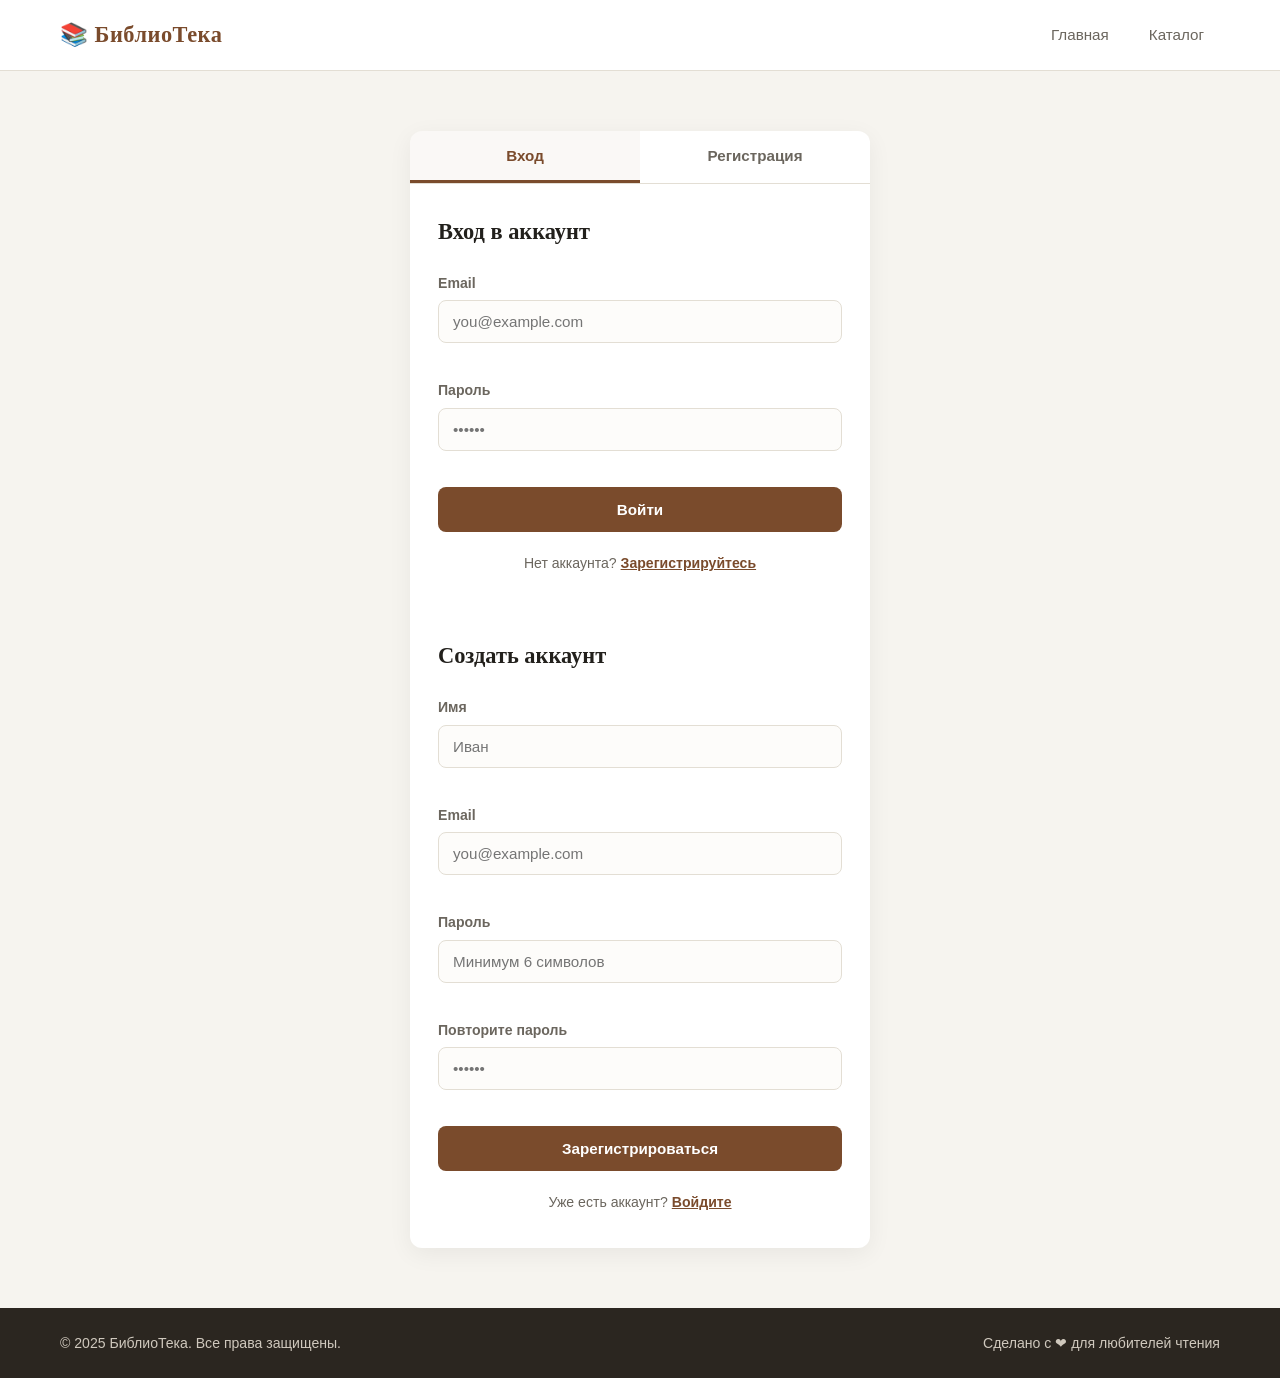
==== auth.html @ 9fd1786e "Импорт с ИИ" ====
<!DOCTYPE html>
<html lang="ru">
<head>
  <meta charset="UTF-8">
  <meta name="viewport" content="width=device-width, initial-scale=1.0">
  <title>Онлайн-библиотека — Вход</title>
  <link rel="stylesheet" href="css/style.css">
</head>
<body>
  <header class="header">
    <div class="container header__inner">
      <a href="index.html" class="logo">📚 БиблиоТека</a>
      <nav class="nav">
        <a href="index.html" class="nav__link">Главная</a>
        <a href="catalog.html" class="nav__link">Каталог</a>
      </nav>
      <button class="burger" id="burger" aria-label="Меню">
        <span></span><span></span><span></span>
      </button>
    </div>
  </header>

  <main>
    <section class="section auth-section">
      <div class="container">
        <div class="auth-card">
          <div class="auth-tabs">
            <button class="auth-tab auth-tab--active" data-tab="login">Вход</button>
            <button class="auth-tab" data-tab="register">Регистрация</button>
          </div>

          <!-- Вход -->
          <form class="form" id="loginForm" novalidate>
            <h2 class="form__title">Вход в аккаунт</h2>

            <label class="form__field">
              <span>Email</span>
              <input type="email" name="email" placeholder="you@example.com" required>
              <small class="form__error"></small>
            </label>

            <label class="form__field">
              <span>Пароль</span>
              <input type="password" name="password" placeholder="••••••" required minlength="6">
              <small class="form__error"></small>
            </label>

            <button type="submit" class="btn btn--primary btn--full">Войти</button>
            <p class="form__hint">Нет аккаунта? <a href="#" data-switch="register">Зарегистрируйтесь</a></p>
          </form>

          <!-- Регистрация -->
          <form class="form" id="registerForm" novalidate hidden>
            <h2 class="form__title">Создать аккаунт</h2>

            <label class="form__field">
              <span>Имя</span>
              <input type="text" name="name" placeholder="Иван" required minlength="2">
              <small class="form__error"></small>
            </label>

            <label class="form__field">
              <span>Email</span>
              <input type="email" name="email" placeholder="you@example.com" required>
              <small class="form__error"></small>
            </label>

            <label class="form__field">
              <span>Пароль</span>
              <input type="password" name="password" placeholder="Минимум 6 символов" required minlength="6">
              <small class="form__error"></small>
            </label>

            <label class="form__field">
              <span>Повторите пароль</span>
              <input type="password" name="confirm" placeholder="••••••" required minlength="6">
              <small class="form__error"></small>
            </label>

            <button type="submit" class="btn btn--primary btn--full">Зарегистрироваться</button>
            <p class="form__hint">Уже есть аккаунт? <a href="#" data-switch="login">Войдите</a></p>
          </form>
        </div>
      </div>
    </section>
  </main>

  <footer class="footer">
    <div class="container footer__inner">
      <p>© 2025 БиблиоТека. Все права защищены.</p>
      <p>Сделано с ❤ для любителей чтения</p>
    </div>
  </footer>

  <script src="js/script.js"></script>
</body>
</html>
---- css/style.css ----
/* ===== Сброс и переменные ===== */
*,
*::before,
*::after {
  box-sizing: border-box;
  margin: 0;
  padding: 0;
}

:root {
  --color-bg: #f6f4ef;
  --color-surface: #ffffff;
  --color-text: #22201c;
  --color-muted: #6b665e;
  --color-primary: #7a4b2c;
  --color-primary-dark: #5e381f;
  --color-accent: #c79a5b;
  --color-border: #e3ded4;
  --color-error: #c0392b;
  --color-success: #2e7d32;
  --radius: 12px;
  --radius-sm: 8px;
  --shadow: 0 6px 24px rgba(0, 0, 0, 0.06);
  --shadow-hover: 0 12px 32px rgba(0, 0, 0, 0.12);
  --transition: 0.25s ease;
}

html {
  scroll-behavior: smooth;
}

body {
  font-family: 'Georgia', 'Times New Roman', serif;
  background: var(--color-bg);
  color: var(--color-text);
  line-height: 1.6;
  min-height: 100vh;
  display: flex;
  flex-direction: column;
}

main {
  flex: 1;
}

img {
  max-width: 100%;
  display: block;
}

a {
  color: inherit;
  text-decoration: none;
}

button {
  font-family: inherit;
  cursor: pointer;
  border: none;
  background: none;
}

.container {
  width: 100%;
  max-width: 1200px;
  margin: 0 auto;
  padding: 0 20px;
}

/* ===== Шапка ===== */
.header {
  background: var(--color-surface);
  border-bottom: 1px solid var(--color-border);
  position: sticky;
  top: 0;
  z-index: 100;
}

.header__inner {
  display: flex;
  align-items: center;
  justify-content: space-between;
  height: 70px;
  gap: 20px;
}

.logo {
  font-size: 1.4rem;
  font-weight: 700;
  color: var(--color-primary);
  letter-spacing: 0.5px;
}

.nav {
  display: flex;
  align-items: center;
  gap: 8px;
}

.nav__link {
  padding: 8px 16px;
  border-radius: var(--radius-sm);
  font-family: 'Segoe UI', Tahoma, sans-serif;
  font-size: 0.95rem;
  color: var(--color-muted);
  transition: var(--transition);
}

.nav__link:hover {
  color: var(--color-primary);
  background: rgba(122, 75, 44, 0.06);
}

.nav__link--active {
  color: var(--color-primary);
  font-weight: 600;
}

.nav__link--btn {
  background: var(--color-primary);
  color: #fff;
  font-weight: 600;
}

.nav__link--btn:hover {
  background: var(--color-primary-dark);
  color: #fff;
}

/* Бургер */
.burger {
  display: none;
  flex-direction: column;
  gap: 5px;
  padding: 8px;
}

.burger span {
  display: block;
  width: 24px;
  height: 2px;
  background: var(--color-text);
  border-radius: 2px;
  transition: var(--transition);
}

/* ===== Hero ===== */
.hero {
  padding: 70px 0 60px;
  background: linear-gradient(135deg, #f6f4ef 0%, #efe9df 100%);
}

.hero__inner {
  display: grid;
  grid-template-columns: 1.2fr 1fr;
  gap: 40px;
  align-items: center;
}

.hero__title {
  font-size: clamp(2rem, 4vw, 3rem);
  line-height: 1.15;
  margin-bottom: 16px;
  color: var(--color-text);
}

.hero__subtitle {
  font-size: 1.1rem;
  color: var(--color-muted);
  margin-bottom: 28px;
  max-width: 520px;
}

.hero__actions {
  display: flex;
  gap: 14px;
  flex-wrap: wrap;
}

/* Кнопки */
.btn {
  display: inline-flex;
  align-items: center;
  justify-content: center;
  padding: 12px 26px;
  border-radius: var(--radius-sm);
  font-family: 'Segoe UI', Tahoma, sans-serif;
  font-size: 0.95rem;
  font-weight: 600;
  transition: var(--transition);
  border: 2px solid transparent;
}

.btn--primary {
  background: var(--color-primary);
  color: #fff;
}

.btn--primary:hover {
  background: var(--color-primary-dark);
  transform: translateY(-2px);
  box-shadow: var(--shadow-hover);
}

.btn--ghost {
  border-color: var(--color-primary);
  color: var(--color-primary);
  background: transparent;
}

.btn--ghost:hover {
  background: var(--color-primary);
  color: #fff;
}

.btn--full {
  width: 100%;
}

/* Книжная полка (CSS-иллюстрация) */
.hero__image {
  display: flex;
  justify-content: center;
  align-items: center;
  min-height: 260px;
}

.book-stack {
  position: relative;
  width: 260px;
  height: 240px;
}

.book {
  position: absolute;
  left: 50%;
  transform: translateX(-50%);
  border-radius: 6px;
  box-shadow: 0 10px 20px rgba(0, 0, 0, 0.15);
  transition: var(--transition);
}

.book--1 { bottom: 0;   width: 200px; height: 34px; background: #7a4b2c; }
.book--2 { bottom: 36px; width: 180px; height: 34px; background: #c79a5b; }
.book--3 { bottom: 72px; width: 210px; height: 34px; background: #8a5a3b; }
.book--4 { bottom: 108px; width: 160px; height: 34px; background: #a0764e; }

.book-stack:hover .book { transform: translateX(-50%) translateY(-6px); }
.book-stack:hover .book--2 { transform: translateX(-50%) translateY(-10px); }
.book-stack:hover .book--3 { transform: translateX(-50%) translateY(-14px); }
.book-stack:hover .book--4 { transform: translateX(-50%) translateY(-18px); }

/* ===== Статистика ===== */
.stats {
  background: var(--color-primary);
  color: #fff;
  padding: 40px 0;
}

.stats__grid {
  display: grid;
  grid-template-columns: repeat(3, 1fr);
  gap: 20px;
  text-align: center;
}

.stat__num {
  font-size: 2.4rem;
  font-weight: 700;
  color: var(--color-accent);
}

.stat__label {
  font-family: 'Segoe UI', Tahoma, sans-serif;
  font-size: 0.95rem;
  opacity: 0.9;
}

/* ===== Секции ===== */
.section {
  padding: 60px 0;
}

.section__title {
  font-size: 1.9rem;
  margin-bottom: 32px;
  color: var(--color-text);
  position: relative;
  display: inline-block;
}

.section__title::after {
  content: '';
  display: block;
  width: 60px;
  height: 3px;
  background: var(--color-accent);
  margin-top: 10px;
  border-radius: 2px;
}

/* ===== Карточки книг ===== */
.cards {
  display: grid;
  grid-template-columns: repeat(auto-fill, minmax(220px, 1fr));
  gap: 24px;
}

.card {
  background: var(--color-surface);
  border-radius: var(--radius);
  overflow: hidden;
  box-shadow: var(--shadow);
  transition: var(--transition);
  display: flex;
  flex-direction: column;
}

.card:hover {
  transform: translateY(-6px);
  box-shadow: var(--shadow-hover);
}

.card__cover {
  height: 180px;
  display: flex;
  align-items: center;
  justify-content: center;
  font-size: 3rem;
  color: #fff;
  font-weight: 700;
  letter-spacing: 2px;
}

.card__body {
  padding: 16px 18px 20px;
  display: flex;
  flex-direction: column;
  flex: 1;
}

.card__title {
  font-size: 1.05rem;
  margin-bottom: 6px;
  line-height: 1.3;
}

.card__author {
  font-family: 'Segoe UI', Tahoma, sans-serif;
  font-size: 0.88rem;
  color: var(--color-muted);
  margin-bottom: 10px;
}

.card__meta {
  display: flex;
  justify-content: space-between;
  font-family: 'Segoe UI', Tahoma, sans-serif;
  font-size: 0.8rem;
  color: var(--color-muted);
  margin-top: auto;
  padding-top: 10px;
  border-top: 1px dashed var(--color-border);
}

.card__genre {
  background: rgba(199, 154, 91, 0.18);
  color: var(--color-primary);
  padding: 2px 10px;
  border-radius: 20px;
  font-weight: 600;
}

/* ===== Фильтры ===== */
.filters {
  display: grid;
  grid-template-columns: 2fr 1fr 1fr;
  gap: 14px;
  margin-bottom: 32px;
}

.filters__search,
.filters__select {
  padding: 12px 16px;
  border: 1px solid var(--color-border);
  border-radius: var(--radius-sm);
  background: var(--color-surface);
  font-family: 'Segoe UI', Tahoma, sans-serif;
  font-size: 0.95rem;
  color: var(--color-text);
  transition: var(--transition);
  outline: none;
  width: 100%;
}

.filters__search:focus,
.filters__select:focus {
  border-color: var(--color-primary);
  box-shadow: 0 0 0 3px rgba(122, 75, 44, 0.12);
}

.empty {
  text-align: center;
  padding: 40px;
  color: var(--color-muted);
  font-size: 1.1rem;
}

/* ===== Форма (auth) ===== */
.auth-section {
  display: flex;
  justify-content: center;
}

.auth-card {
  max-width: 460px;
  margin: 0 auto;
  background: var(--color-surface);
  border-radius: var(--radius);
  box-shadow: var(--shadow);
  overflow: hidden;
}

.auth-tabs {
  display: flex;
  border-bottom: 1px solid var(--color-border);
}

.auth-tab {
  flex: 1;
  padding: 16px;
  font-family: 'Segoe UI', Tahoma, sans-serif;
  font-size: 0.95rem;
  font-weight: 600;
  color: var(--color-muted);
  transition: var(--transition);
  border-bottom: 3px solid transparent;
}

.auth-tab:hover {
  background: rgba(122, 75, 44, 0.04);
}

.auth-tab--active {
  color: var(--color-primary);
  border-bottom-color: var(--color-primary);
  background: rgba(122, 75, 44, 0.04);
}

.form {
  padding: 30px 28px 34px;
  display: flex;
  flex-direction: column;
  gap: 16px;
}

.form__title {
  font-size: 1.4rem;
  margin-bottom: 6px;
}

.form__field {
  display: flex;
  flex-direction: column;
  gap: 6px;
}

.form__field span {
  font-family: 'Segoe UI', Tahoma, sans-serif;
  font-size: 0.88rem;
  font-weight: 600;
  color: var(--color-muted);
}

.form__field input {
  padding: 12px 14px;
  border: 1px solid var(--color-border);
  border-radius: var(--radius-sm);
  font-family: 'Segoe UI', Tahoma, sans-serif;
  font-size: 0.95rem;
  outline: none;
  transition: var(--transition);
  background: #fdfcfa;
}

.form__field input:focus {
  border-color: var(--color-primary);
  box-shadow: 0 0 0 3px rgba(122, 75, 44, 0.12);
}

.form__field input.input--error {
  border-color: var(--color-error);
}

.form__error {
  font-family: 'Segoe UI', Tahoma, sans-serif;
  font-size: 0.8rem;
  color: var(--color-error);
  min-height: 14px;
}

.form__hint {
  font-family: 'Segoe UI', Tahoma, sans-serif;
  font-size: 0.88rem;
  color: var(--color-muted);
  text-align: center;
  margin-top: 4px;
}

.form__hint a {
  color: var(--color-primary);
  font-weight: 600;
  text-decoration: underline;
}

.form__success {
  font-family: 'Segoe UI', Tahoma, sans-serif;
  font-size: 0.9rem;
  color: var(--color-success);
  text-align: center;
  padding: 8px;
  background: rgba(46, 125, 50, 0.08);
  border-radius: var(--radius-sm);
}

/* ===== Подвал ===== */
.footer {
  background: #2b2620;
  color: #cfc8bd;
  padding: 24px 0;
  margin-top: auto;
}

.footer__inner {
  display: flex;
  justify-content: space-between;
  gap: 12px;
  flex-wrap: wrap;
  font-family: 'Segoe UI', Tahoma, sans-serif;
  font-size: 0.88rem;
}

/* ===== Адаптив ===== */
@media (max-width: 900px) {
  .hero__inner {
    grid-template-columns: 1fr;
    text-align: center;
  }

  .hero__subtitle {
    margin-left: auto;
    margin-right: auto;
  }

  .hero__actions {
    justify-content: center;
  }

  .filters {
    grid-template-columns: 1fr 1fr;
  }

  .filters__search {
    grid-column: 1 / -1;
  }
}

@media (max-width: 700px) {
  .nav {
    position: absolute;
    top: 70px;
    left: 0;
    right: 0;
    background: var(--color-surface);
    flex-direction: column;
    align-items: stretch;
    padding: 12px;
    gap: 4px;
    border-bottom: 1px solid var(--color-border);
    box-shadow: var(--shadow);
    transform: translateY(-120%);
    opacity: 0;
    pointer-events: none;
    transition: var(--transition);
  }

  .nav--open {
    transform: translateY(0);
    opacity: 1;
    pointer-events: auto;
  }

  .burger {
    display: flex;
  }

  .stats__grid {
    grid-template-columns: 1fr;
    gap: 24px;
  }

  .filters {
    grid-template-columns: 1fr;
  }

  .footer__inner {
    flex-direction: column;
    text-align: center;
  }
}
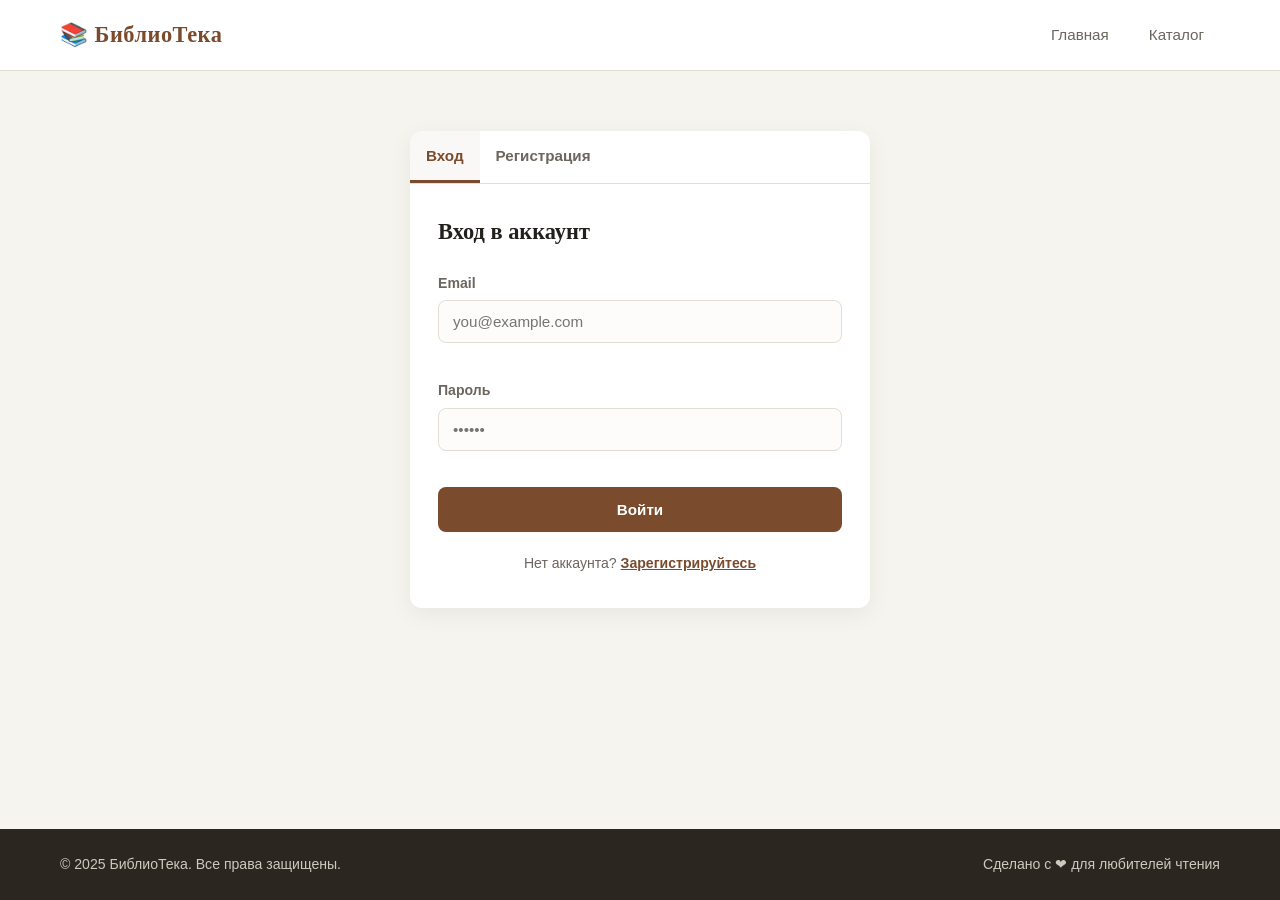
==== commit a56ce165: "Доработка входа" ====
--- a/auth.html
+++ b/auth.html
@@ -25,8 +25,8 @@
       <div class="container">
         <div class="auth-card">
           <div class="auth-tabs">
-            <button class="auth-tab auth-tab--active" data-tab="login">Вход</button>
-            <button class="auth-tab" data-tab="register">Регистрация</button>
+            <a href="auth.html"><button class="auth-tab auth-tab--active" data-tab="login">Вход</button></a>
+            <a href="reg.html"><button class="auth-tab" data-tab="register">Регистрация</button></a>
           </div>
 
           <!-- Вход -->
@@ -49,36 +49,6 @@
             <p class="form__hint">Нет аккаунта? <a href="#" data-switch="register">Зарегистрируйтесь</a></p>
           </form>
 
-          <!-- Регистрация -->
-          <form class="form" id="registerForm" novalidate hidden>
-            <h2 class="form__title">Создать аккаунт</h2>
-
-            <label class="form__field">
-              <span>Имя</span>
-              <input type="text" name="name" placeholder="Иван" required minlength="2">
-              <small class="form__error"></small>
-            </label>
-
-            <label class="form__field">
-              <span>Email</span>
-              <input type="email" name="email" placeholder="you@example.com" required>
-              <small class="form__error"></small>
-            </label>
-
-            <label class="form__field">
-              <span>Пароль</span>
-              <input type="password" name="password" placeholder="Минимум 6 символов" required minlength="6">
-              <small class="form__error"></small>
-            </label>
-
-            <label class="form__field">
-              <span>Повторите пароль</span>
-              <input type="password" name="confirm" placeholder="••••••" required minlength="6">
-              <small class="form__error"></small>
-            </label>
-
-            <button type="submit" class="btn btn--primary btn--full">Зарегистрироваться</button>
-            <p class="form__hint">Уже есть аккаунт? <a href="#" data-switch="login">Войдите</a></p>
           </form>
         </div>
       </div>
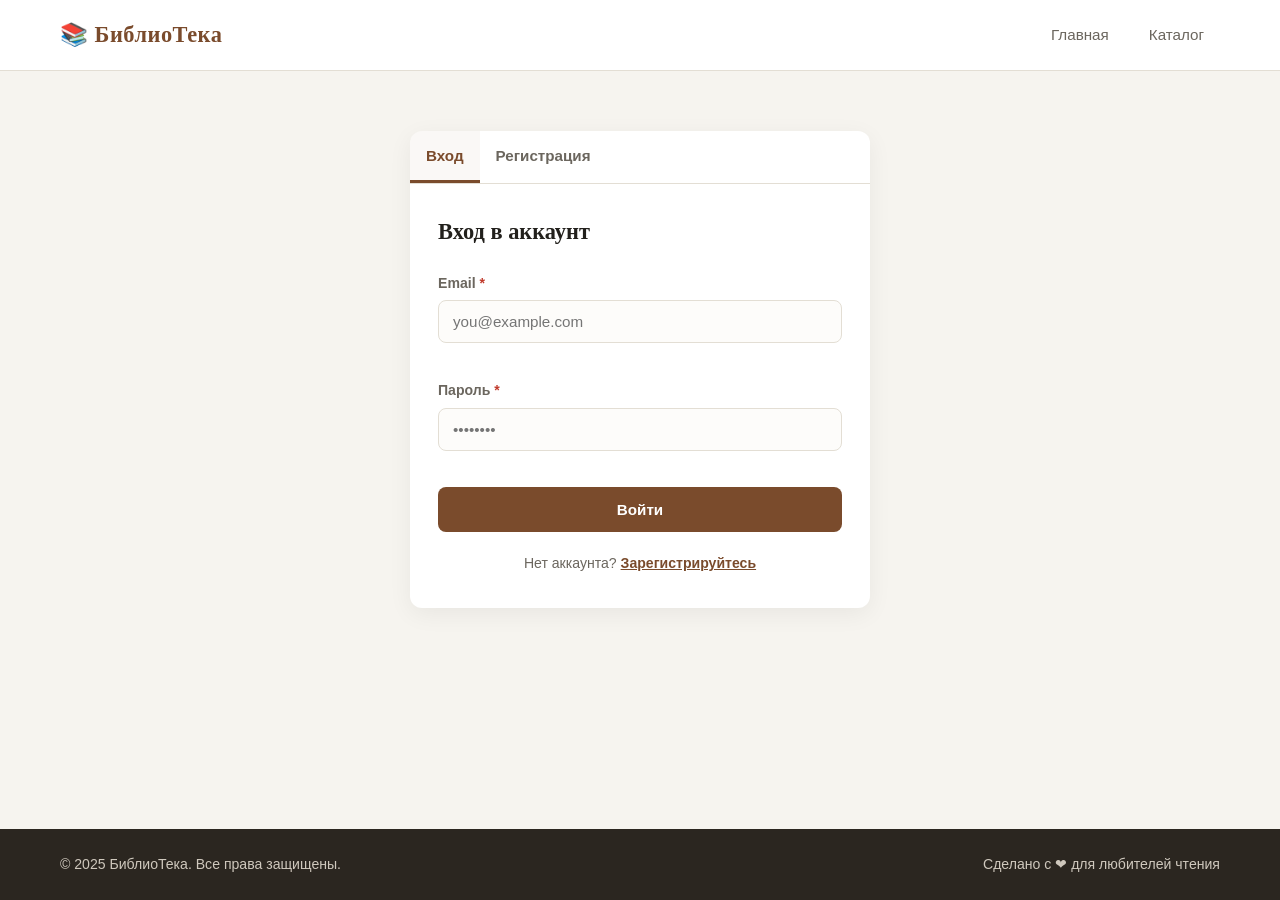
==== commit a127992d: "Доработка регистрации" ====
--- a/auth.html
+++ b/auth.html
@@ -30,26 +30,26 @@
           </div>
 
           <!-- Вход -->
-          <form class="form" id="loginForm" novalidate>
+          <div class="form" id="loginForm" hidden>
             <h2 class="form__title">Вход в аккаунт</h2>
 
+            <div class="form__alert" id="loginAlert" role="alert" hidden></div>
+
             <label class="form__field">
-              <span>Email</span>
-              <input type="email" name="email" placeholder="you@example.com" required>
+              <span>Email <b class="req">*</b></span>
+              <input type="email" id="loginEmail" placeholder="you@example.com">
               <small class="form__error"></small>
             </label>
 
             <label class="form__field">
-              <span>Пароль</span>
-              <input type="password" name="password" placeholder="••••••" required minlength="6">
+              <span>Пароль <b class="req">*</b></span>
+              <input type="password" id="loginPassword" placeholder="••••••••">
               <small class="form__error"></small>
             </label>
 
-            <button type="submit" class="btn btn--primary btn--full">Войти</button>
+            <button type="button" class="btn btn--primary btn--full" id="loginBtn">Войти</button>
             <p class="form__hint">Нет аккаунта? <a href="#" data-switch="register">Зарегистрируйтесь</a></p>
-          </form>
-
-          </form>
+          </div>
         </div>
       </div>
     </section>
--- a/css/style.css
+++ b/css/style.css
@@ -607,4 +607,46 @@
     flex-direction: column;
     text-align: center;
   }
+}
+
+/* Обязательное поле — звёздочка */
+.req {
+  color: var(--color-error);
+  font-weight: 700;
+}
+
+/* Общая плашка сообщений формы */
+.form__alert {
+  font-family: 'Segoe UI', Tahoma, sans-serif;
+  font-size: 0.9rem;
+  padding: 12px 14px;
+  border-radius: var(--radius-sm);
+  line-height: 1.4;
+}
+
+.form__alert--error {
+  background: rgba(192, 57, 43, 0.08);
+  border: 1px solid rgba(192, 57, 43, 0.3);
+  color: var(--color-error);
+}
+
+.form__alert--success {
+  background: rgba(46, 125, 50, 0.08);
+  border: 1px solid rgba(46, 125, 50, 0.3);
+  color: var(--color-success);
+}
+
+/* Поле с ошибкой */
+.form__field input.input--error {
+  border-color: var(--color-error);
+  background: rgba(192, 57, 43, 0.04);
+}
+
+.form__field input.input--error:focus {
+  box-shadow: 0 0 0 3px rgba(192, 57, 43, 0.15);
+}
+
+/* Поле без ошибки (после исправления) */
+.form__field input.input--valid {
+  border-color: var(--color-success);
 }
